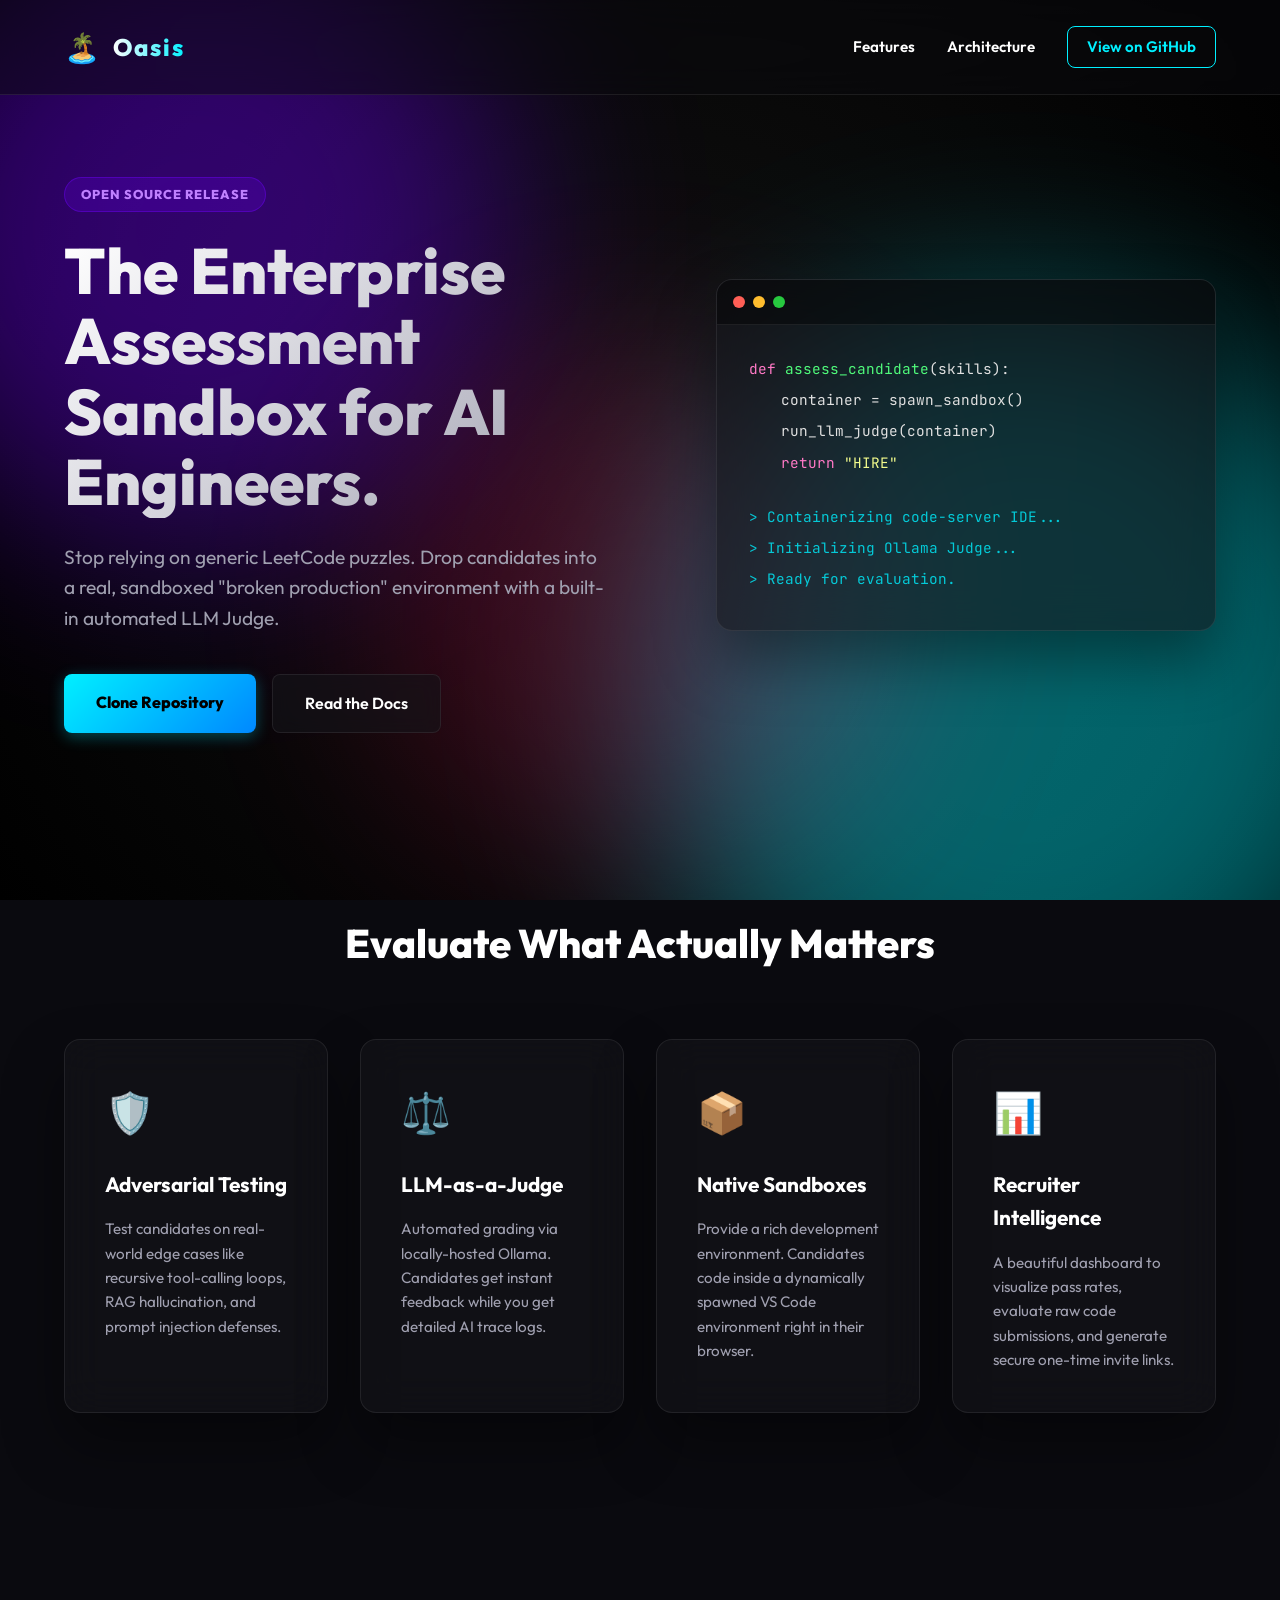
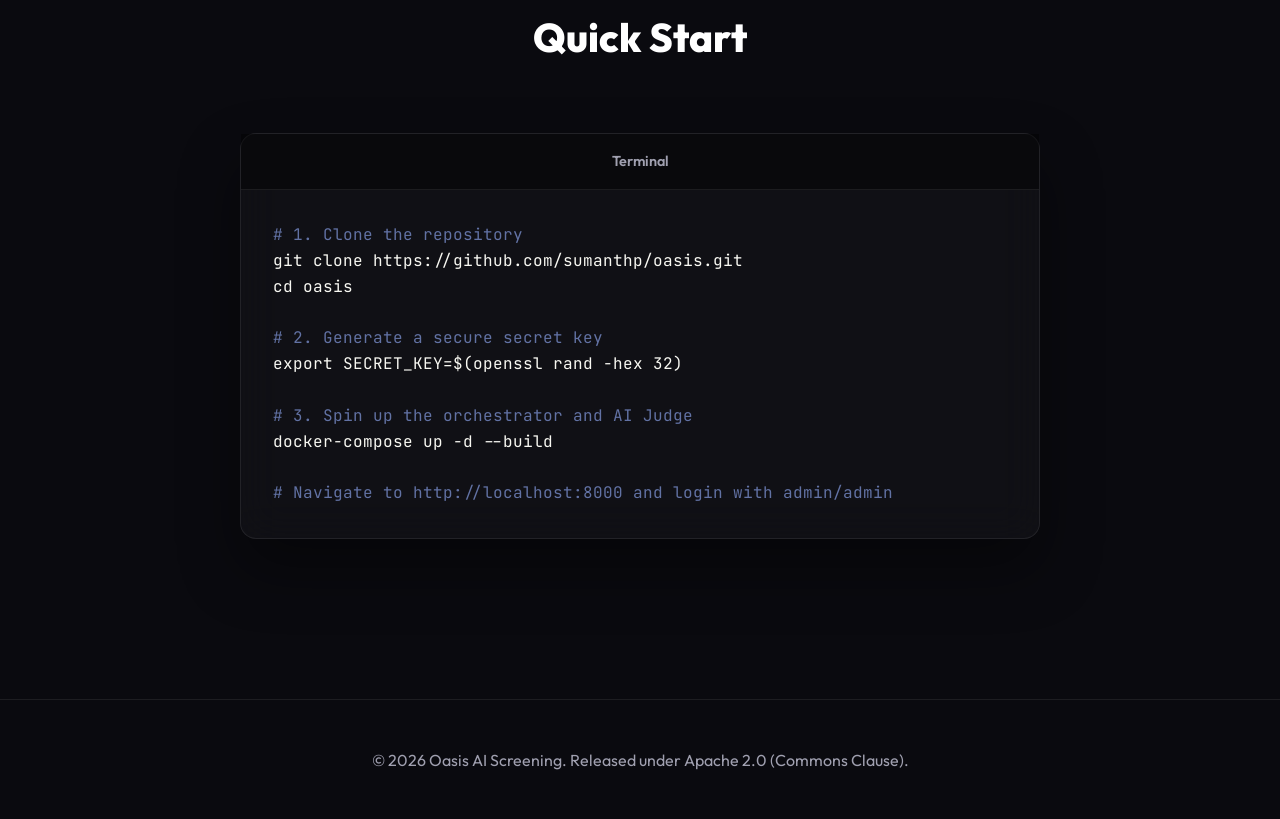
==== docs/index.html @ de83f9ac "Add GitHub Pages marketing site in docs/" ====
<!DOCTYPE html>
<html lang="en">
<head>
    <meta charset="UTF-8">
    <meta name="viewport" content="width=device-width, initial-scale=1.0">
    <title>Oasis - AI Engineering Sandbox</title>
    <link rel="stylesheet" href="style.css">
    <link href="https://fonts.googleapis.com/css2?family=Outfit:wght@300;400;600;800&family=JetBrains+Mono:wght@400;600&display=swap" rel="stylesheet">
</head>
<body>
    <div class="background-mesh">
        <div class="blob blob-1"></div>
        <div class="blob blob-2"></div>
        <div class="blob blob-3"></div>
    </div>

    <nav class="glass-nav">
        <div class="logo">
            <span class="logo-icon">🏝️</span>
            <span class="logo-text">Oasis</span>
        </div>
        <div class="nav-links">
            <a href="#features">Features</a>
            <a href="#architecture">Architecture</a>
            <a href="https://github.com/sumanthp/oasis" target="_blank" class="btn-outline">View on GitHub</a>
        </div>
    </nav>

    <header class="hero">
        <div class="hero-content">
            <div class="hero-badge">OPEN SOURCE RELEASE</div>
            <h1 class="premium-text">The Enterprise Assessment Sandbox for AI Engineers.</h1>
            <p class="hero-subtitle">Stop relying on generic LeetCode puzzles. Drop candidates into a real, sandboxed "broken production" environment with a built-in automated LLM Judge.</p>
            <div class="hero-actions">
                <a href="https://github.com/sumanthp/oasis" class="btn-primary">Clone Repository</a>
                <a href="#quickstart" class="btn-secondary">Read the Docs</a>
            </div>
        </div>
        <div class="hero-visual">
            <div class="glass-card mockup-card">
                <div class="mockup-header">
                    <span class="dot red"></span>
                    <span class="dot yellow"></span>
                    <span class="dot green"></span>
                </div>
                <div class="mockup-body">
                    <div class="code-line"><span class="keyword">def</span> <span class="function">assess_candidate</span>(skills):</div>
                    <div class="code-line indented">container = spawn_sandbox()</div>
                    <div class="code-line indented">run_llm_judge(container)</div>
                    <div class="code-line indented"><span class="keyword">return</span> <span class="string">"HIRE"</span></div>
                    <br>
                    <div class="code-line terminal-text">> Containerizing code-server IDE...</div>
                    <div class="code-line terminal-text">> Initializing Ollama Judge...</div>
                    <div class="code-line terminal-text">> Ready for evaluation.</div>
                </div>
            </div>
        </div>
    </header>

    <section id="features" class="section">
        <h2 class="section-title">Evaluate What Actually Matters</h2>
        <div class="feature-grid">
            <div class="glass-card feature-card">
                <div class="feature-icon">🛡️</div>
                <h3>Adversarial Testing</h3>
                <p>Test candidates on real-world edge cases like recursive tool-calling loops, RAG hallucination, and prompt injection defenses.</p>
            </div>
            <div class="glass-card feature-card">
                <div class="feature-icon">⚖️</div>
                <h3>LLM-as-a-Judge</h3>
                <p>Automated grading via locally-hosted Ollama. Candidates get instant feedback while you get detailed AI trace logs.</p>
            </div>
            <div class="glass-card feature-card">
                <div class="feature-icon">📦</div>
                <h3>Native Sandboxes</h3>
                <p>Provide a rich development environment. Candidates code inside a dynamically spawned VS Code environment right in their browser.</p>
            </div>
            <div class="glass-card feature-card">
                <div class="feature-icon">📊</div>
                <h3>Recruiter Intelligence</h3>
                <p>A beautiful dashboard to visualize pass rates, evaluate raw code submissions, and generate secure one-time invite links.</p>
            </div>
        </div>
    </section>

    <section id="quickstart" class="section">
        <h2 class="section-title">Quick Start</h2>
        <div class="glass-card code-showcase">
            <div class="mockup-header">Terminal</div>
            <pre><code><span class="comment"># 1. Clone the repository</span>
git clone https://github.com/sumanthp/oasis.git
cd oasis

<span class="comment"># 2. Generate a secure secret key</span>
export SECRET_KEY=$(openssl rand -hex 32)

<span class="comment"># 3. Spin up the orchestrator and AI Judge</span>
docker-compose up -d --build

<span class="comment"># Navigate to http://localhost:8000 and login with admin/admin</span></code></pre>
        </div>
    </section>

    <footer class="footer">
        <p>&copy; 2026 Oasis AI Screening. Released under Apache 2.0 (Commons Clause).</p>
    </footer>
</body>
</html>
---- docs/style.css ----
:root {
    --bg-dark: #0a0a0f;
    --accent-cyan: #00f0ff;
    --accent-purple: #7000ff;
    --accent-pink: #ff0055;
    --glass-bg: rgba(20, 20, 25, 0.6);
    --glass-border: rgba(255, 255, 255, 0.08);
    --text-main: #ffffff;
    --text-dim: #a0a0b0;
}

* {
    margin: 0;
    padding: 0;
    box-sizing: border-box;
}

body {
    font-family: 'Outfit', sans-serif;
    background-color: var(--bg-dark);
    color: var(--text-main);
    overflow-x: hidden;
    line-height: 1.6;
}

.background-mesh {
    position: fixed;
    top: 0;
    left: 0;
    width: 100vw;
    height: 100vh;
    z-index: -1;
    overflow: hidden;
    background: radial-gradient(circle at 50% 50%, #111 0%, #000 100%);
}

.blob {
    position: absolute;
    filter: blur(100px);
    border-radius: 50%;
    opacity: 0.4;
    animation: float 20s infinite ease-in-out alternate;
}

.blob-1 {
    top: -10%;
    left: -10%;
    width: 50vw;
    height: 50vw;
    background: var(--accent-purple);
    animation-delay: 0s;
}

.blob-2 {
    bottom: -20%;
    right: -10%;
    width: 60vw;
    height: 60vw;
    background: var(--accent-cyan);
    animation-delay: -5s;
}

.blob-3 {
    top: 40%;
    left: 30%;
    width: 40vw;
    height: 40vw;
    background: var(--accent-pink);
    opacity: 0.2;
    animation-delay: -10s;
}

@keyframes float {
    0% { transform: translate(0, 0) scale(1); }
    100% { transform: translate(5%, 5%) scale(1.1); }
}

.glass-nav {
    display: flex;
    justify-content: space-between;
    align-items: center;
    padding: 1.5rem 5%;
    background: rgba(10, 10, 15, 0.5);
    backdrop-filter: blur(20px);
    border-bottom: 1px solid var(--glass-border);
    position: sticky;
    top: 0;
    z-index: 100;
}

.logo {
    display: flex;
    align-items: center;
    gap: 0.8rem;
}

.logo-icon {
    font-size: 1.8rem;
}

.logo-text {
    font-size: 1.5rem;
    font-weight: 800;
    letter-spacing: 2px;
    background: linear-gradient(90deg, #fff, var(--accent-cyan));
    -webkit-background-clip: text;
    -webkit-text-fill-color: transparent;
}

.nav-links {
    display: flex;
    gap: 2rem;
    align-items: center;
}

.nav-links a {
    color: var(--text-main);
    text-decoration: none;
    font-weight: 600;
    font-size: 0.95rem;
    transition: color 0.3s;
}

.nav-links a:hover {
    color: var(--accent-cyan);
}

.btn-outline {
    border: 1px solid var(--accent-cyan);
    padding: 0.5rem 1.2rem;
    border-radius: 8px;
    color: var(--accent-cyan) !important;
}

.btn-outline:hover {
    background: rgba(0, 240, 255, 0.1);
}

.btn-primary {
    background: linear-gradient(135deg, var(--accent-cyan), #0088ff);
    color: #000;
    border: none;
    padding: 1rem 2rem;
    border-radius: 8px;
    font-weight: 800;
    font-size: 1rem;
    cursor: pointer;
    box-shadow: 0 4px 15px rgba(0, 240, 255, 0.3);
    text-decoration: none;
    display: inline-block;
    transition: transform 0.2s, box-shadow 0.2s;
}

.btn-primary:hover {
    transform: translateY(-2px);
    box-shadow: 0 6px 20px rgba(0, 240, 255, 0.5);
}

.btn-secondary {
    background: var(--glass-bg);
    border: 1px solid var(--glass-border);
    color: white;
    padding: 1rem 2rem;
    border-radius: 8px;
    font-weight: 600;
    font-size: 1rem;
    cursor: pointer;
    text-decoration: none;
    display: inline-block;
    backdrop-filter: blur(10px);
    transition: background 0.3s;
}

.btn-secondary:hover {
    background: rgba(255, 255, 255, 0.1);
}

.hero {
    display: flex;
    align-items: center;
    justify-content: space-between;
    min-height: 80vh;
    padding: 0 5%;
    gap: 4rem;
}

.hero-content {
    flex: 1;
    max-width: 600px;
}

.hero-badge {
    display: inline-block;
    background: rgba(112, 0, 255, 0.2);
    color: #c080ff;
    border: 1px solid rgba(112, 0, 255, 0.4);
    padding: 0.4rem 1rem;
    border-radius: 20px;
    font-size: 0.8rem;
    font-weight: 800;
    letter-spacing: 1px;
    margin-bottom: 1.5rem;
}

.premium-text {
    font-size: 4rem;
    line-height: 1.1;
    margin-bottom: 1.5rem;
    font-weight: 800;
    background: linear-gradient(135deg, #fff 0%, #a0a0b0 100%);
    -webkit-background-clip: text;
    -webkit-text-fill-color: transparent;
}

.hero-subtitle {
    font-size: 1.2rem;
    color: var(--text-dim);
    margin-bottom: 2.5rem;
}

.hero-actions {
    display: flex;
    gap: 1rem;
}

.hero-visual {
    flex: 1;
    display: flex;
    justify-content: flex-end;
}

.glass-card {
    background: var(--glass-bg);
    border: 1px solid var(--glass-border);
    border-radius: 16px;
    backdrop-filter: blur(20px);
    box-shadow: 0 30px 60px rgba(0,0,0,0.4);
}

.mockup-card {
    width: 100%;
    max-width: 500px;
    overflow: hidden;
}

.mockup-header {
    background: rgba(0,0,0,0.4);
    padding: 1rem;
    display: flex;
    gap: 8px;
    border-bottom: 1px solid var(--glass-border);
}

.dot {
    width: 12px;
    height: 12px;
    border-radius: 50%;
}
.red { background: #ff5f56; }
.yellow { background: #ffbd2e; }
.green { background: #27c93f; }

.mockup-body {
    padding: 2rem;
    font-family: 'JetBrains Mono', monospace;
    font-size: 0.9rem;
    color: #e0e0e0;
}

.code-line { margin-bottom: 0.5rem; }
.indented { margin-left: 2rem; }
.keyword { color: #ff79c6; }
.function { color: #50fa7b; }
.string { color: #f1fa8c; }
.terminal-text { color: var(--accent-cyan); opacity: 0.8; }

.section {
    padding: 6rem 5%;
}

.section-title {
    text-align: center;
    font-size: 2.5rem;
    margin-bottom: 4rem;
    font-weight: 800;
}

.feature-grid {
    display: grid;
    grid-template-columns: repeat(auto-fit, minmax(250px, 1fr));
    gap: 2rem;
}

.feature-card {
    padding: 2.5rem;
    transition: transform 0.3s, border-color 0.3s;
}

.feature-card:hover {
    transform: translateY(-10px);
    border-color: var(--accent-cyan);
}

.feature-icon {
    font-size: 2.5rem;
    margin-bottom: 1.5rem;
}

.feature-card h3 {
    margin-bottom: 1rem;
    font-size: 1.3rem;
}

.feature-card p {
    color: var(--text-dim);
    font-size: 0.95rem;
}

.code-showcase {
    max-width: 800px;
    margin: 0 auto;
}

.code-showcase .mockup-header {
    font-family: 'Outfit', sans-serif;
    color: var(--text-dim);
    font-size: 0.9rem;
    font-weight: 600;
    justify-content: center;
}

.code-showcase pre {
    padding: 2rem;
    overflow-x: auto;
}

.code-showcase code {
    font-family: 'JetBrains Mono', monospace;
    font-size: 1rem;
    color: #f8f8f2;
}

.comment {
    color: #6272a4;
}

.footer {
    text-align: center;
    padding: 3rem;
    color: var(--text-dim);
    border-top: 1px solid var(--glass-border);
    margin-top: 4rem;
}

@media (max-width: 900px) {
    .hero {
        flex-direction: column;
        text-align: center;
        padding-top: 4rem;
    }
    .hero-visual {
        justify-content: center;
        width: 100%;
    }
    .premium-text {
        font-size: 3rem;
    }
    .hero-actions {
        justify-content: center;
    }
}
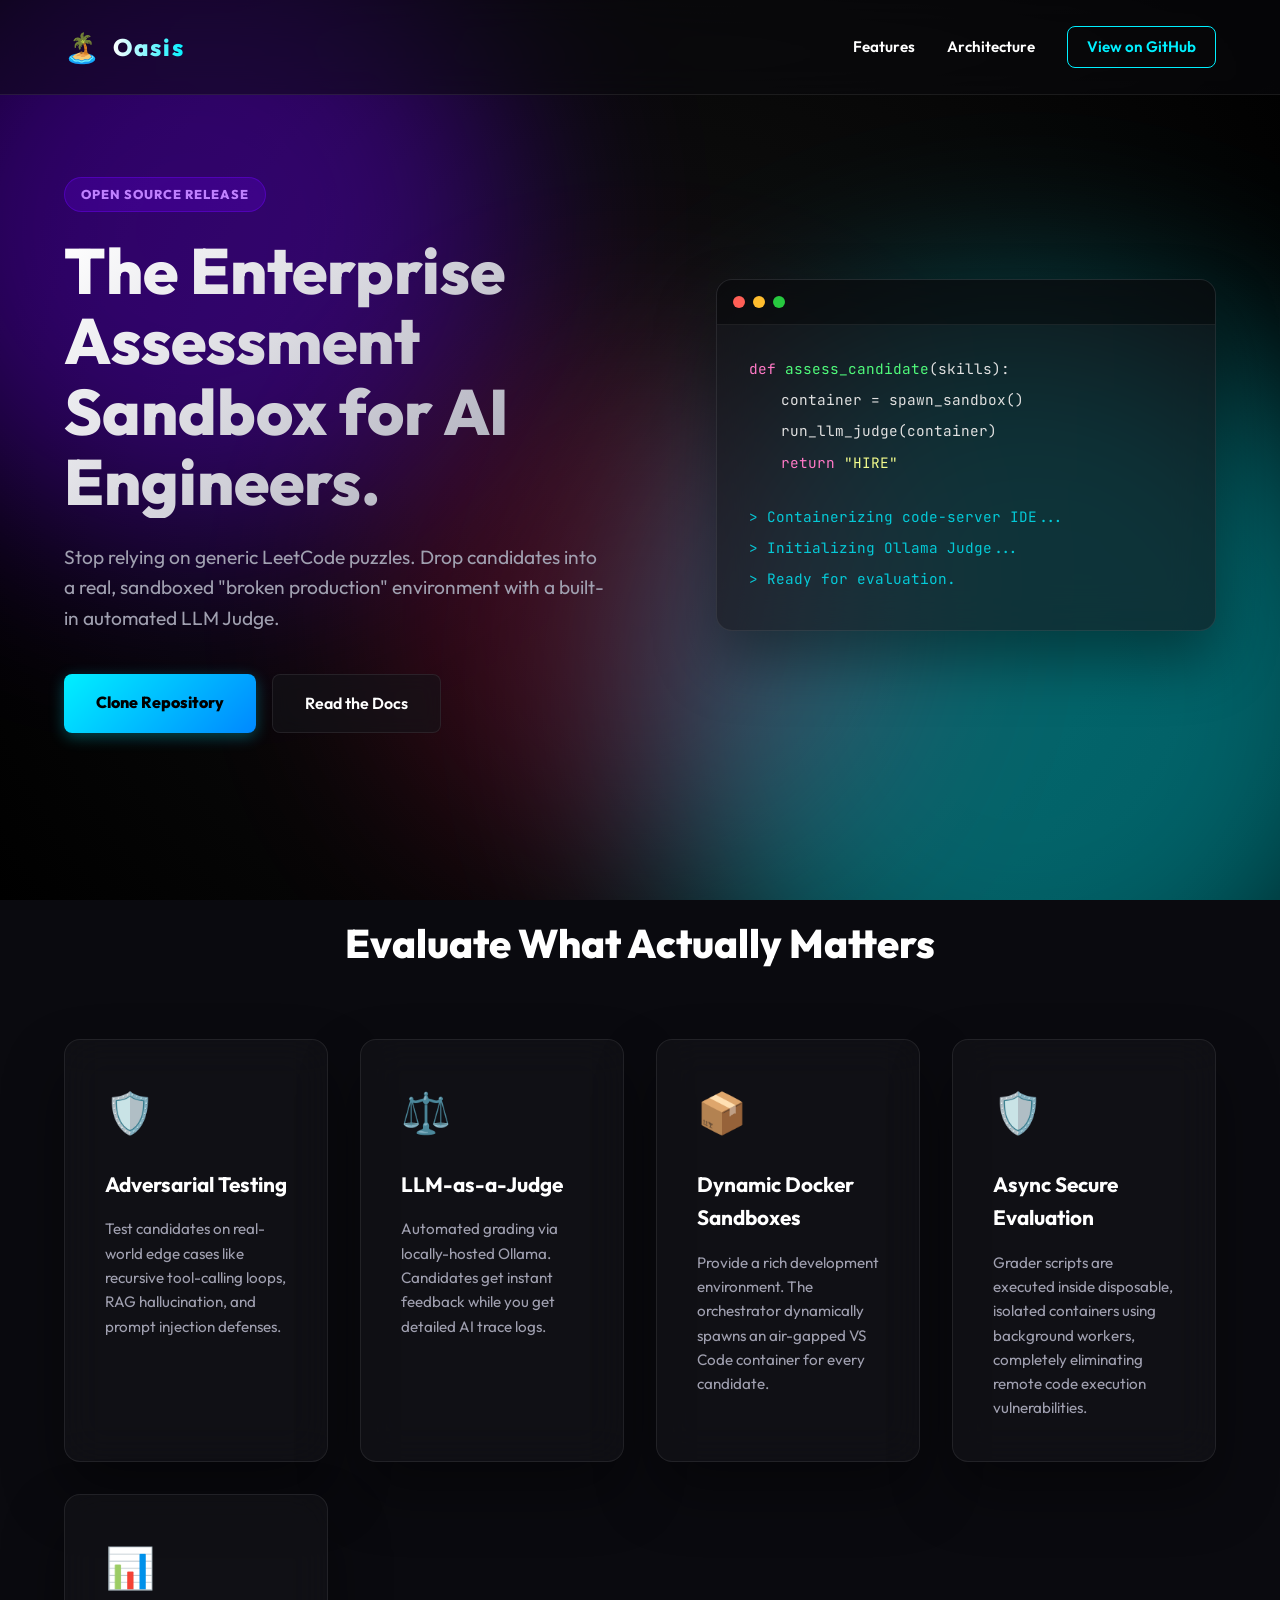
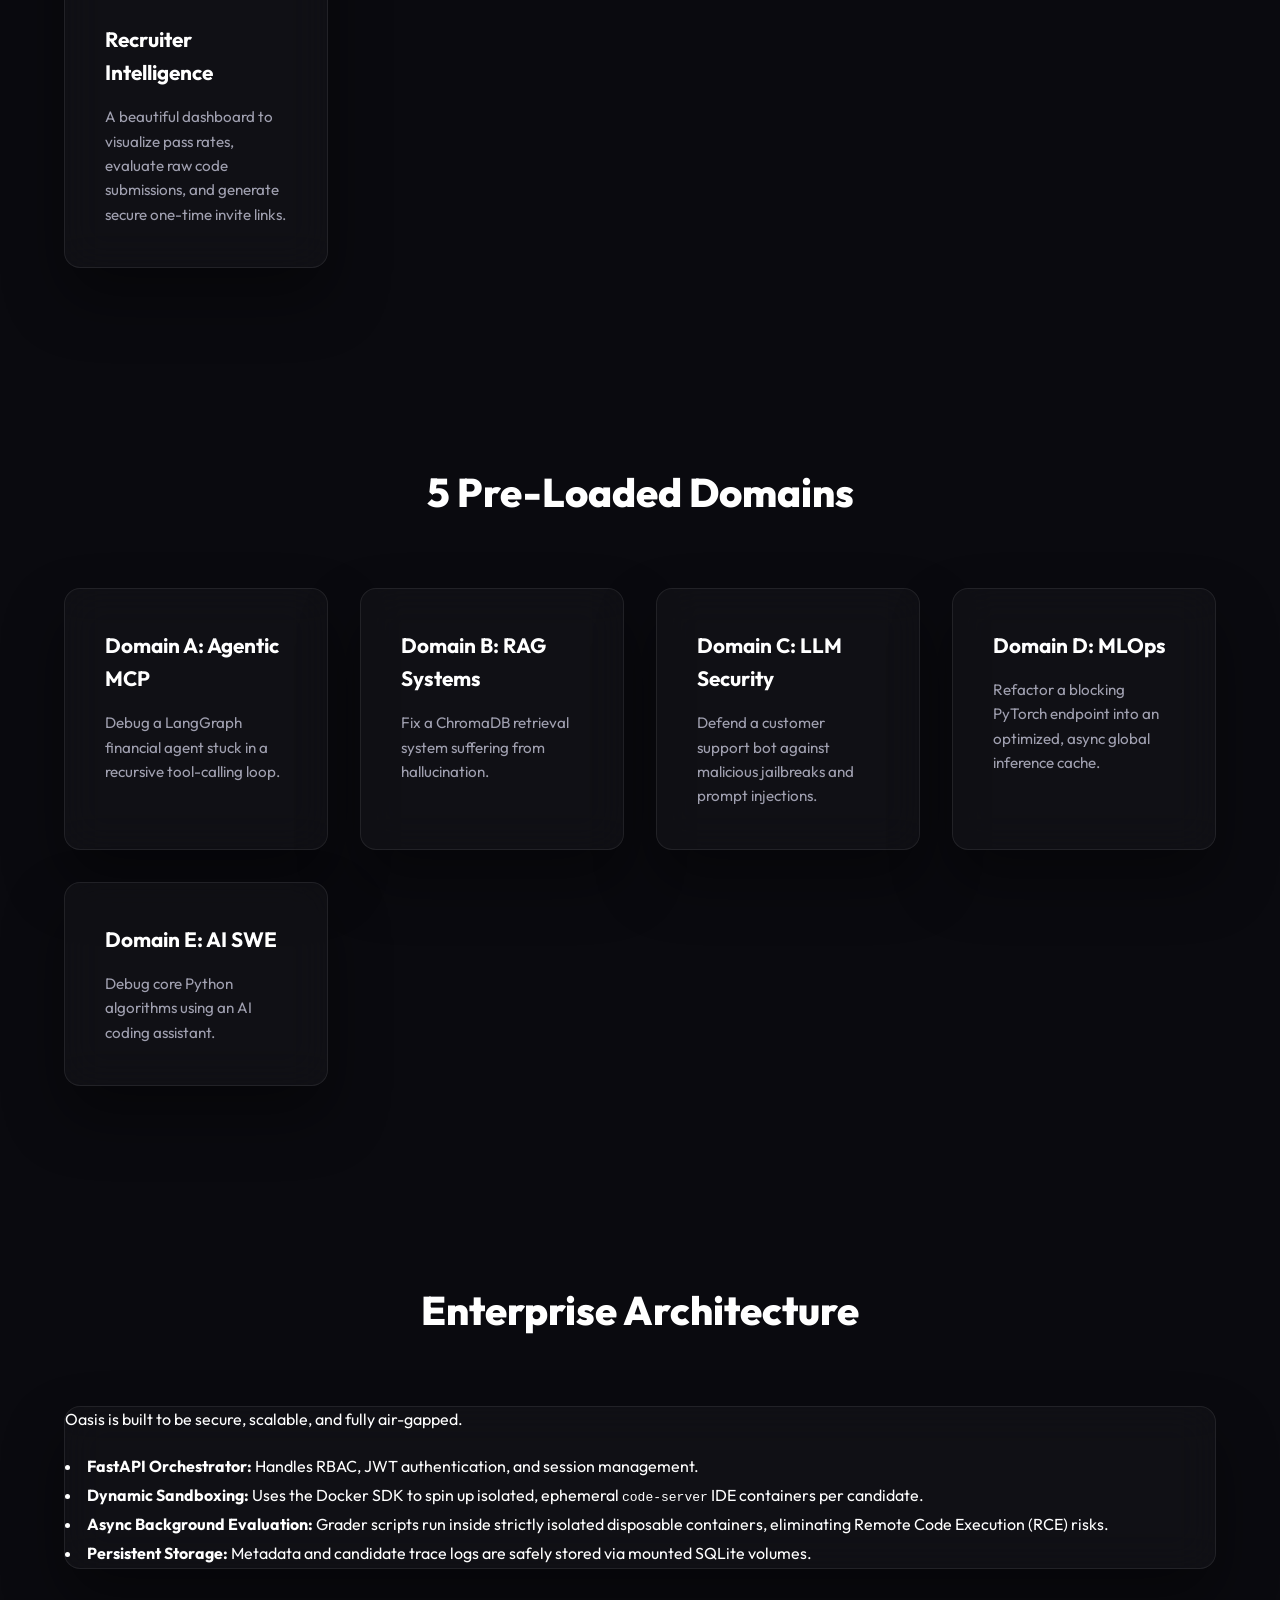
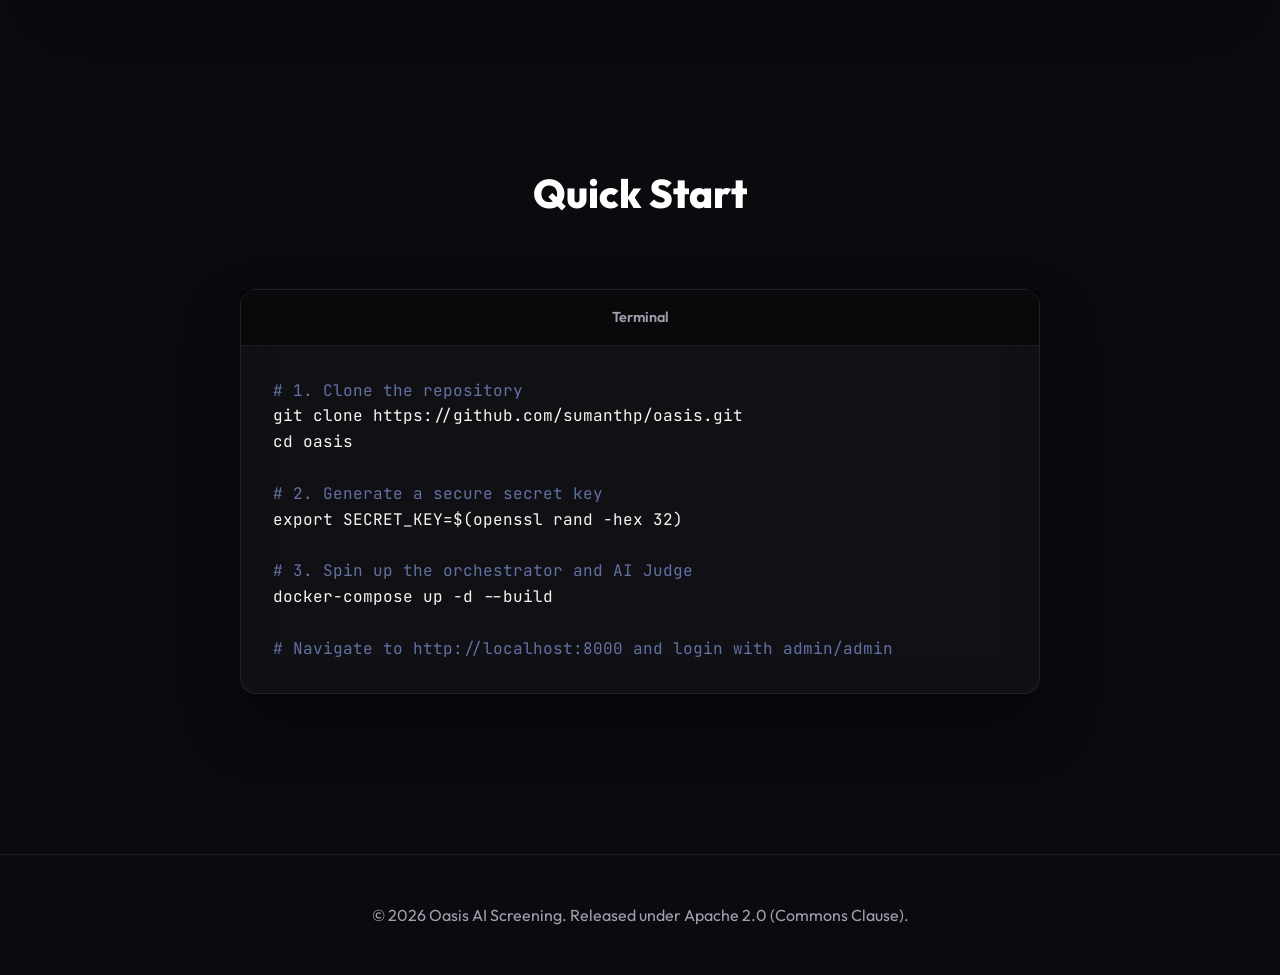
==== commit b2c3a586: "docs: Update Readme and Marketing Page with enterprise architecture and domains" ====
--- a/docs/index.html
+++ b/docs/index.html
@@ -72,14 +72,58 @@
             </div>
             <div class="glass-card feature-card">
                 <div class="feature-icon">📦</div>
-                <h3>Native Sandboxes</h3>
-                <p>Provide a rich development environment. Candidates code inside a dynamically spawned VS Code environment right in their browser.</p>
+                <h3>Dynamic Docker Sandboxes</h3>
+                <p>Provide a rich development environment. The orchestrator dynamically spawns an air-gapped VS Code container for every candidate.</p>
+            </div>
+            <div class="glass-card feature-card">
+                <div class="feature-icon">🛡️</div>
+                <h3>Async Secure Evaluation</h3>
+                <p>Grader scripts are executed inside disposable, isolated containers using background workers, completely eliminating remote code execution vulnerabilities.</p>
             </div>
             <div class="glass-card feature-card">
                 <div class="feature-icon">📊</div>
                 <h3>Recruiter Intelligence</h3>
                 <p>A beautiful dashboard to visualize pass rates, evaluate raw code submissions, and generate secure one-time invite links.</p>
             </div>
+        </div>
+    </section>
+
+    <section id="domains" class="section">
+        <h2 class="section-title">5 Pre-Loaded Domains</h2>
+        <div class="feature-grid">
+            <div class="glass-card feature-card">
+                <h3>Domain A: Agentic MCP</h3>
+                <p>Debug a LangGraph financial agent stuck in a recursive tool-calling loop.</p>
+            </div>
+            <div class="glass-card feature-card">
+                <h3>Domain B: RAG Systems</h3>
+                <p>Fix a ChromaDB retrieval system suffering from hallucination.</p>
+            </div>
+            <div class="glass-card feature-card">
+                <h3>Domain C: LLM Security</h3>
+                <p>Defend a customer support bot against malicious jailbreaks and prompt injections.</p>
+            </div>
+            <div class="glass-card feature-card">
+                <h3>Domain D: MLOps</h3>
+                <p>Refactor a blocking PyTorch endpoint into an optimized, async global inference cache.</p>
+            </div>
+            <div class="glass-card feature-card">
+                <h3>Domain E: AI SWE</h3>
+                <p>Debug core Python algorithms using an AI coding assistant.</p>
+            </div>
+        </div>
+    </section>
+
+    <section id="architecture" class="section">
+        <h2 class="section-title">Enterprise Architecture</h2>
+        <div class="glass-card">
+            <p style="margin-bottom: 20px;">Oasis is built to be secure, scalable, and fully air-gapped.</p>
+            <ul style="list-style-position: inside; line-height: 1.8;">
+                <li><strong>FastAPI Orchestrator:</strong> Handles RBAC, JWT authentication, and session management.</li>
+                <li><strong>Dynamic Sandboxing:</strong> Uses the Docker SDK to spin up isolated, ephemeral <code>code-server</code> IDE containers per candidate.</li>
+                <li><strong>Async Background Evaluation:</strong> Grader scripts run inside strictly isolated disposable containers, eliminating Remote Code Execution (RCE) risks.</li>
+                <li><strong>Persistent Storage:</strong> Metadata and candidate trace logs are safely stored via mounted SQLite volumes.</li>
+            </ul>
         </div>
     </section>
 
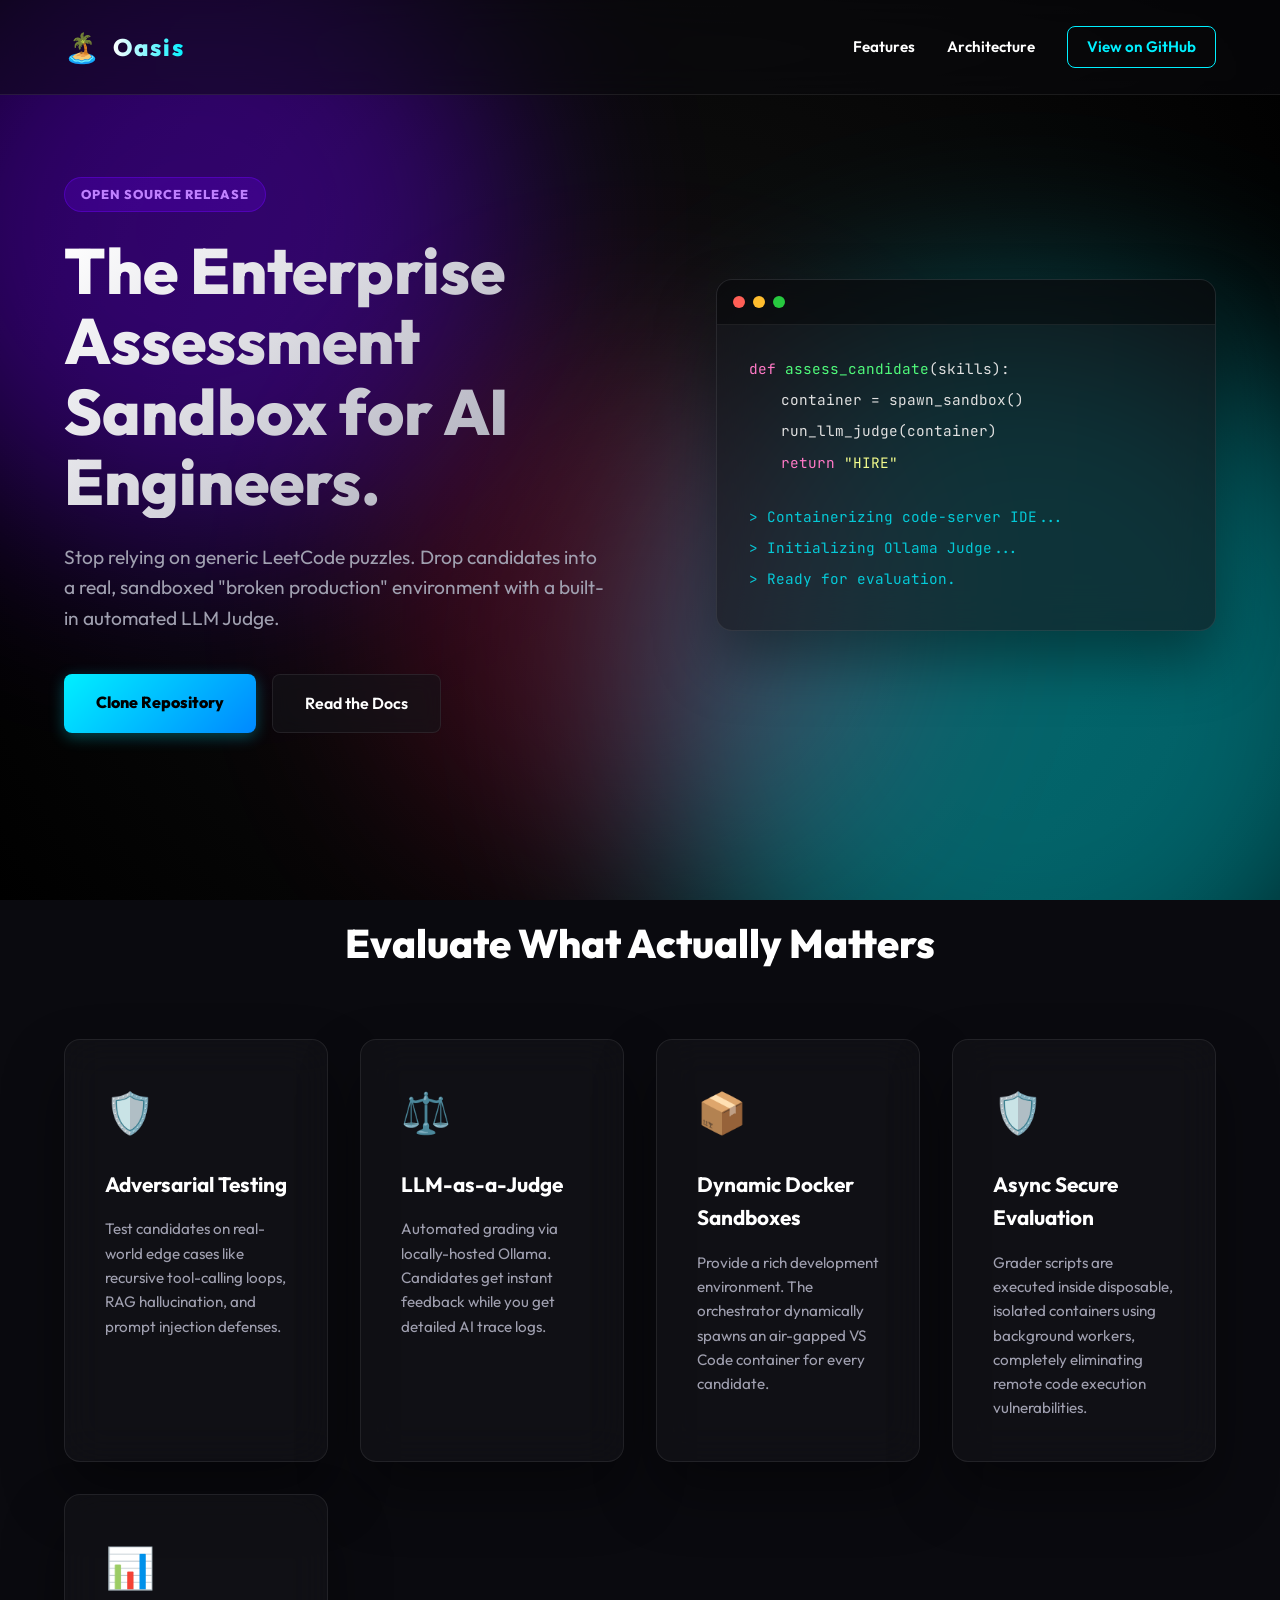
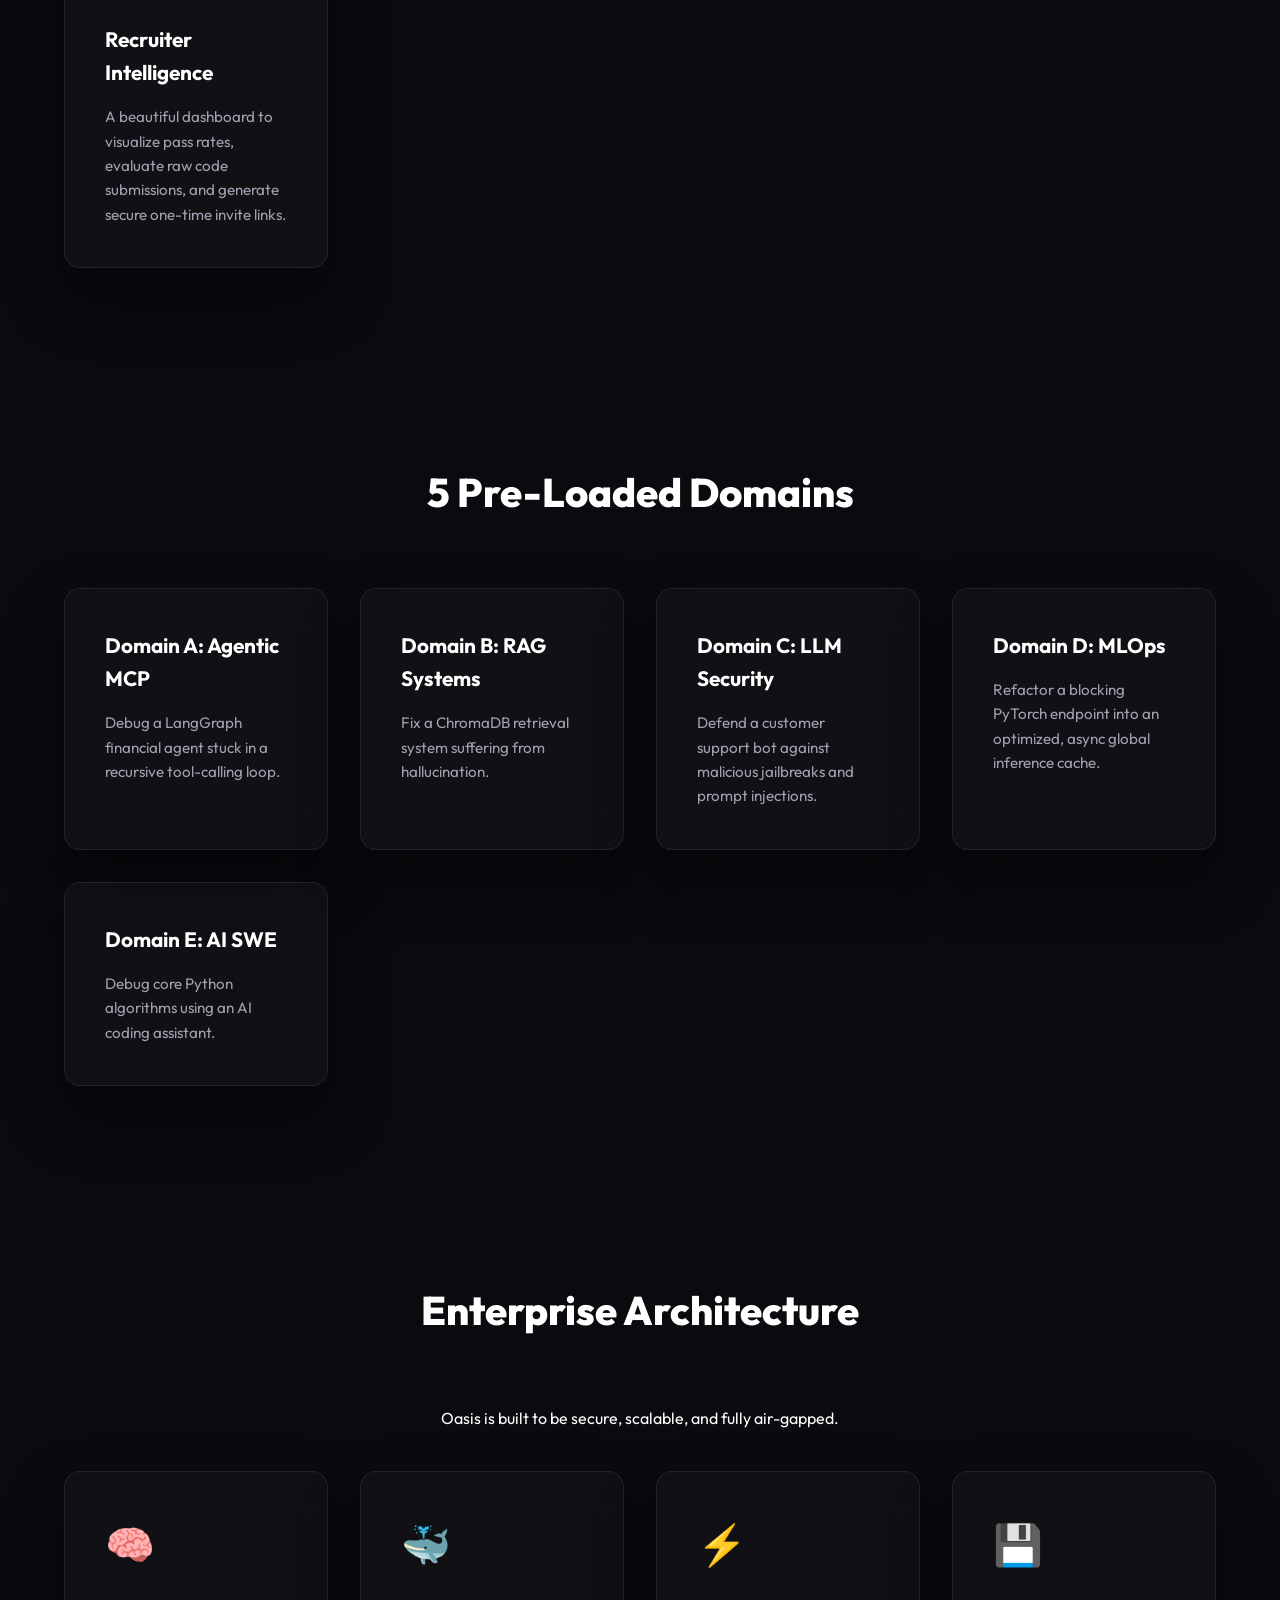
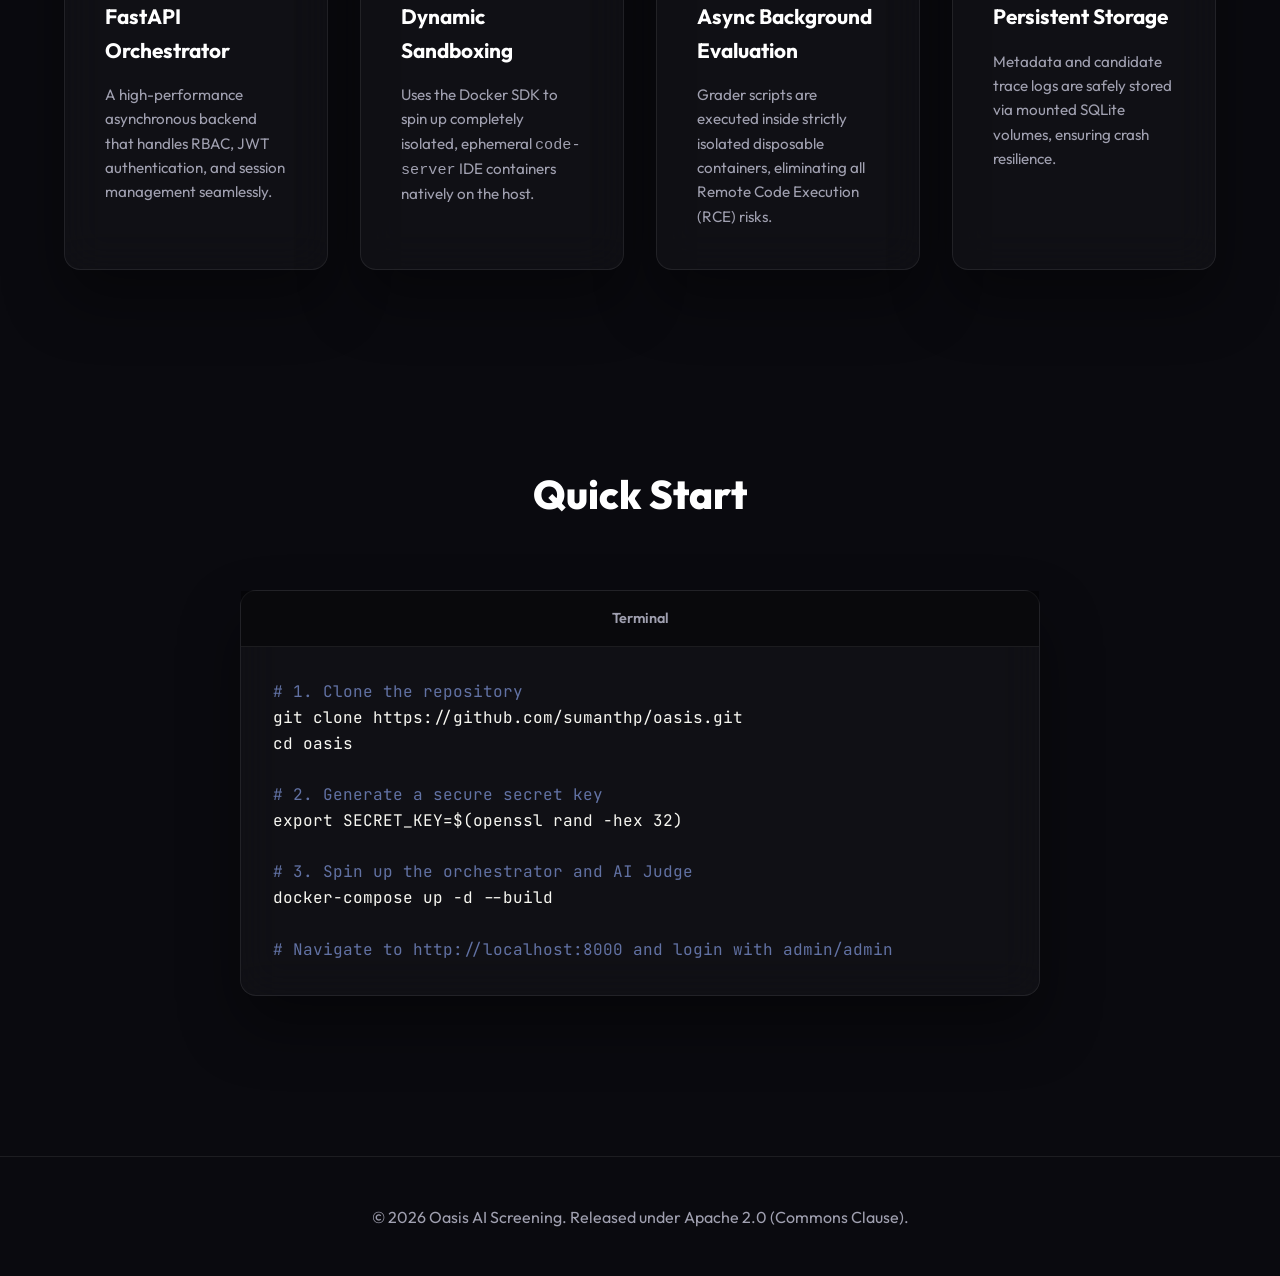
==== commit ffb73276: "style: Improve Architecture section layout with feature-grid cards" ====
--- a/docs/index.html
+++ b/docs/index.html
@@ -116,14 +116,28 @@
 
     <section id="architecture" class="section">
         <h2 class="section-title">Enterprise Architecture</h2>
-        <div class="glass-card">
-            <p style="margin-bottom: 20px;">Oasis is built to be secure, scalable, and fully air-gapped.</p>
-            <ul style="list-style-position: inside; line-height: 1.8;">
-                <li><strong>FastAPI Orchestrator:</strong> Handles RBAC, JWT authentication, and session management.</li>
-                <li><strong>Dynamic Sandboxing:</strong> Uses the Docker SDK to spin up isolated, ephemeral <code>code-server</code> IDE containers per candidate.</li>
-                <li><strong>Async Background Evaluation:</strong> Grader scripts run inside strictly isolated disposable containers, eliminating Remote Code Execution (RCE) risks.</li>
-                <li><strong>Persistent Storage:</strong> Metadata and candidate trace logs are safely stored via mounted SQLite volumes.</li>
-            </ul>
+        <p style="text-align: center; color: var(--text-secondary); max-width: 600px; margin: 0 auto 40px;">Oasis is built to be secure, scalable, and fully air-gapped.</p>
+        <div class="feature-grid">
+            <div class="glass-card feature-card">
+                <div class="feature-icon">🧠</div>
+                <h3>FastAPI Orchestrator</h3>
+                <p>A high-performance asynchronous backend that handles RBAC, JWT authentication, and session management seamlessly.</p>
+            </div>
+            <div class="glass-card feature-card">
+                <div class="feature-icon">🐳</div>
+                <h3>Dynamic Sandboxing</h3>
+                <p>Uses the Docker SDK to spin up completely isolated, ephemeral <code>code-server</code> IDE containers natively on the host.</p>
+            </div>
+            <div class="glass-card feature-card">
+                <div class="feature-icon">⚡</div>
+                <h3>Async Background Evaluation</h3>
+                <p>Grader scripts are executed inside strictly isolated disposable containers, eliminating all Remote Code Execution (RCE) risks.</p>
+            </div>
+            <div class="glass-card feature-card">
+                <div class="feature-icon">💾</div>
+                <h3>Persistent Storage</h3>
+                <p>Metadata and candidate trace logs are safely stored via mounted SQLite volumes, ensuring crash resilience.</p>
+            </div>
         </div>
     </section>
 
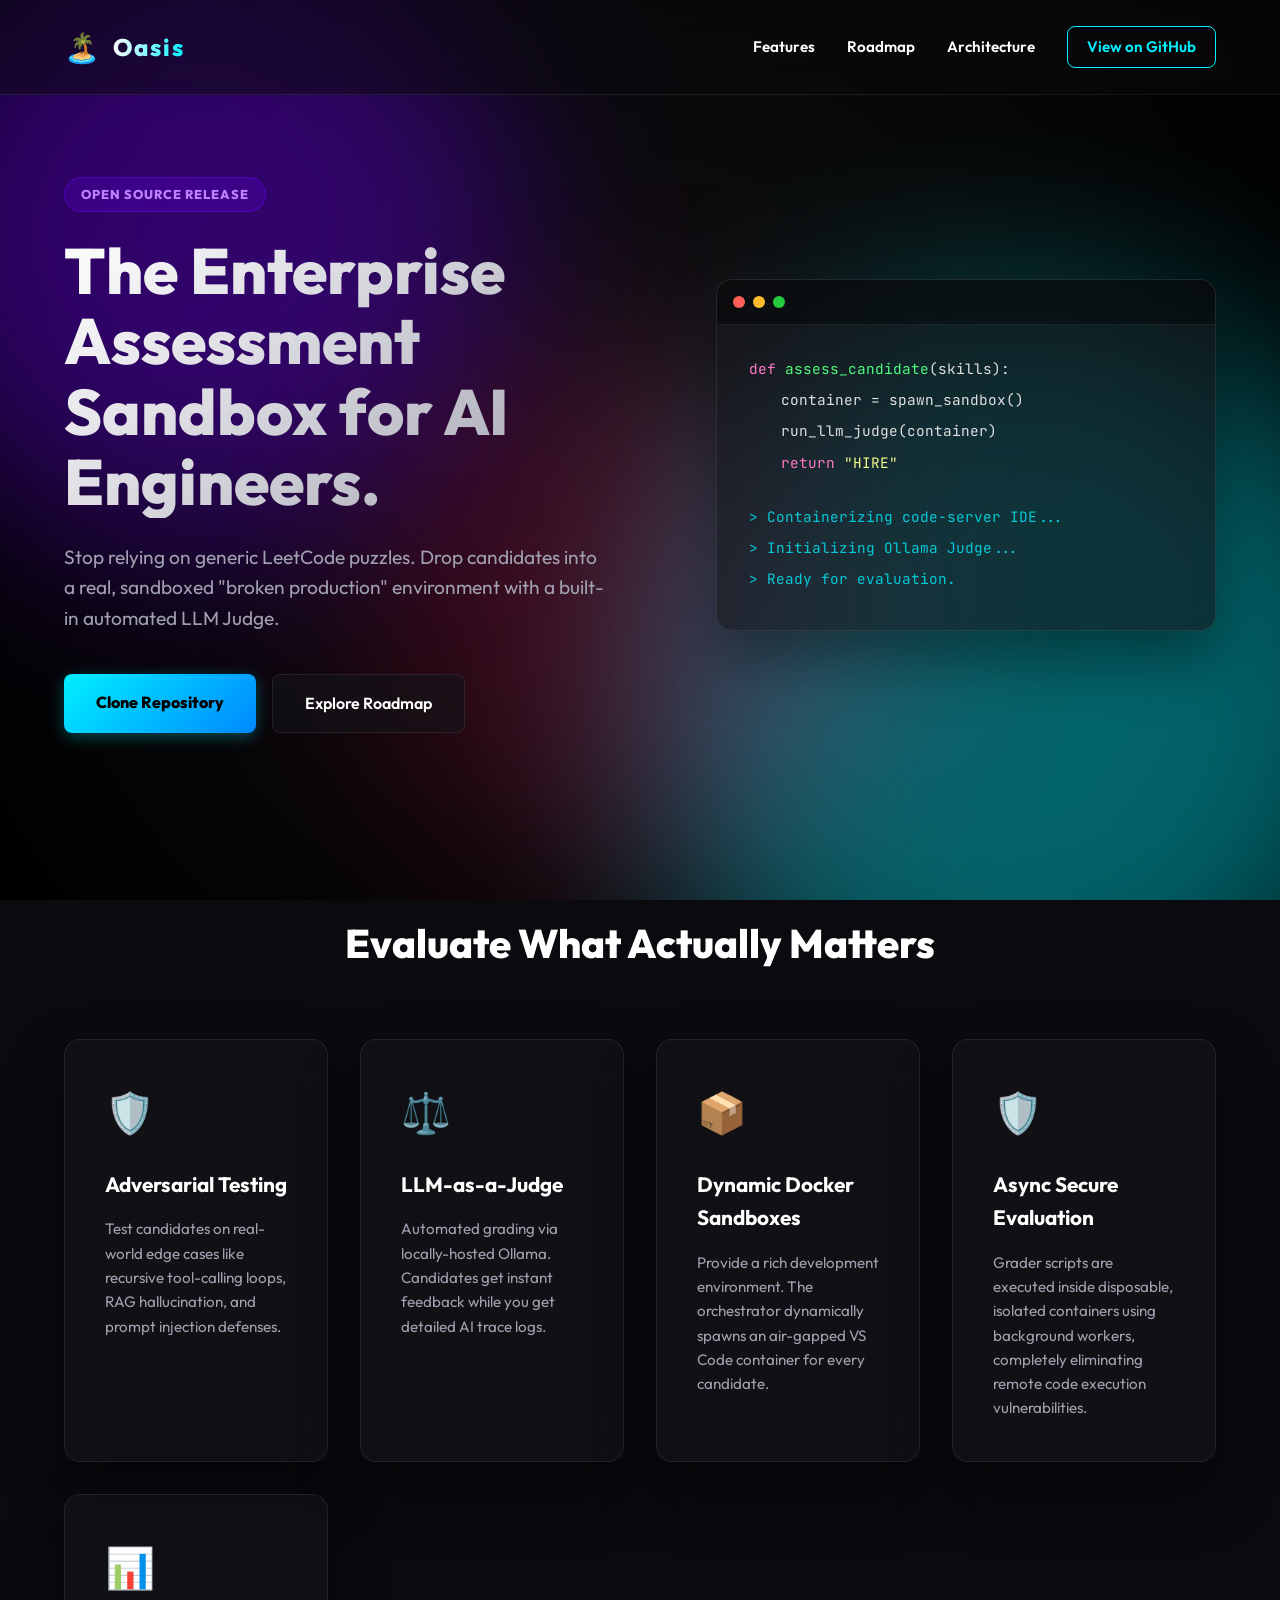
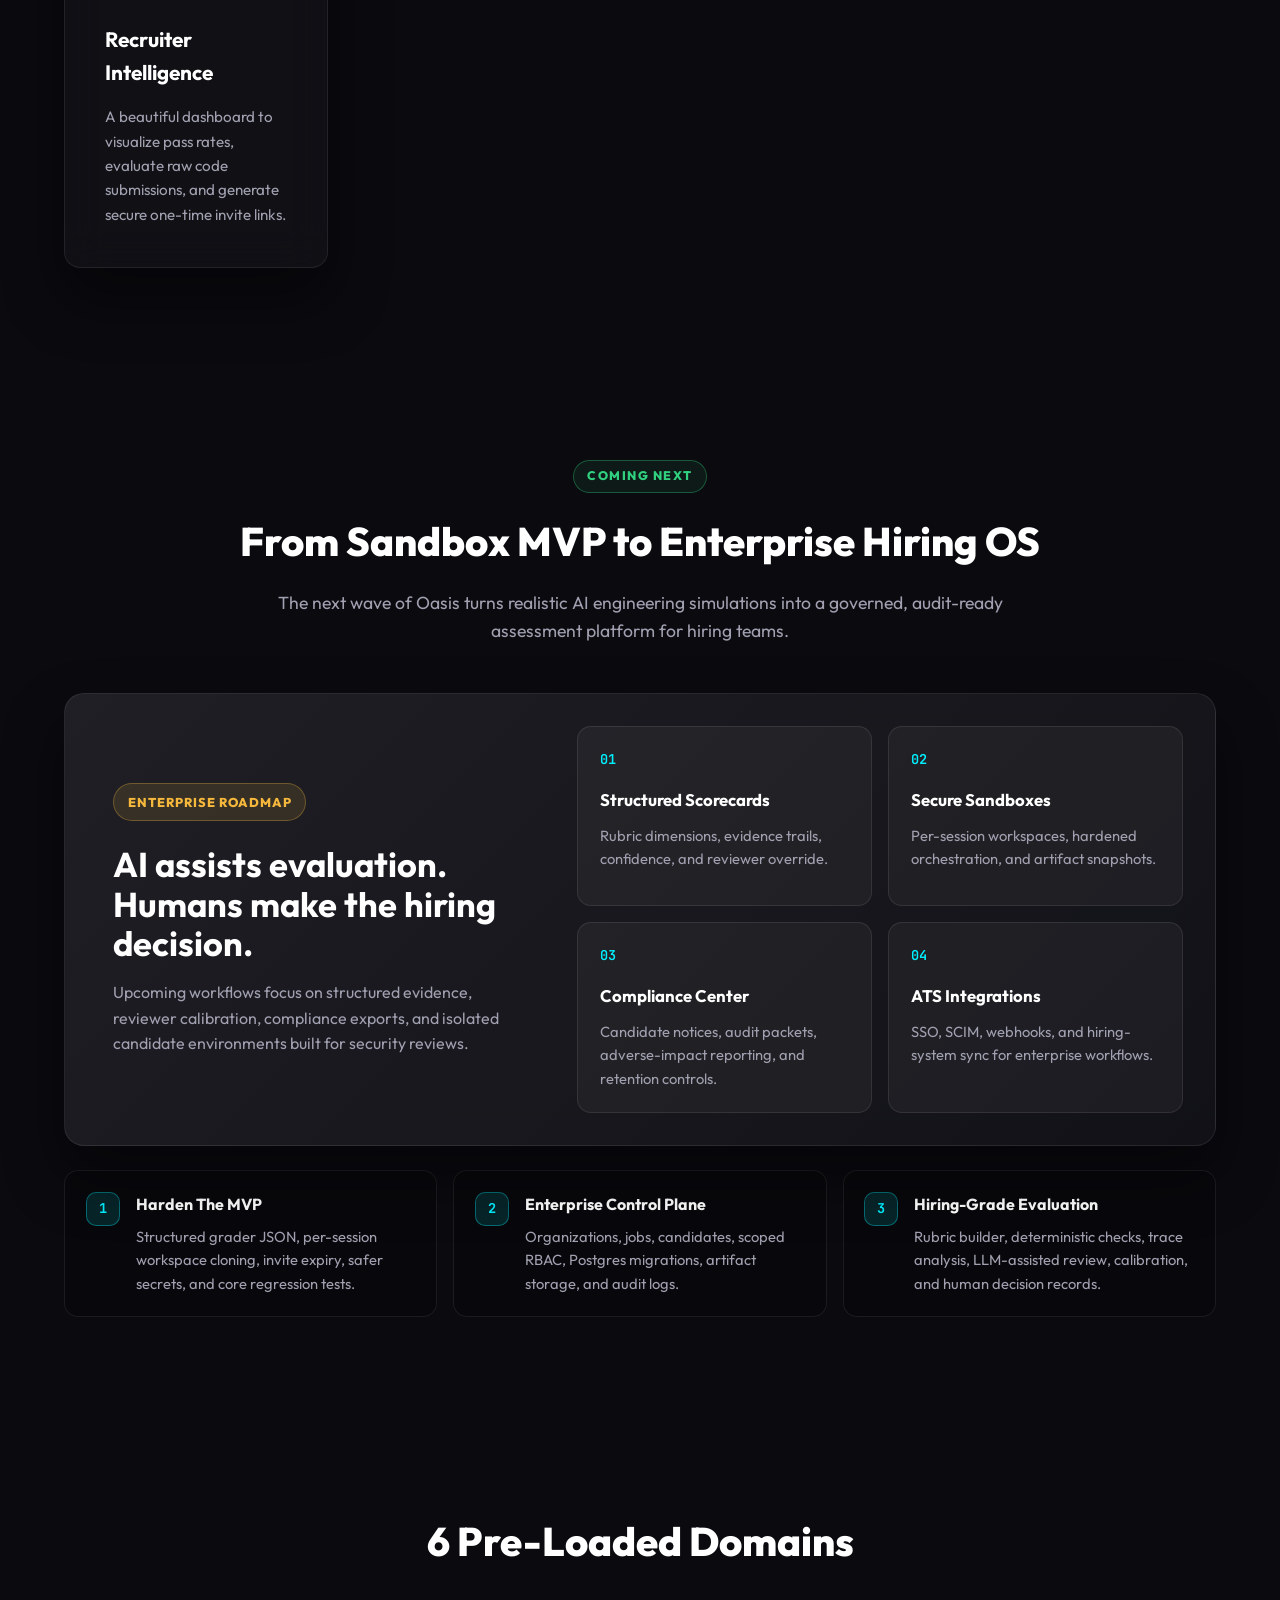
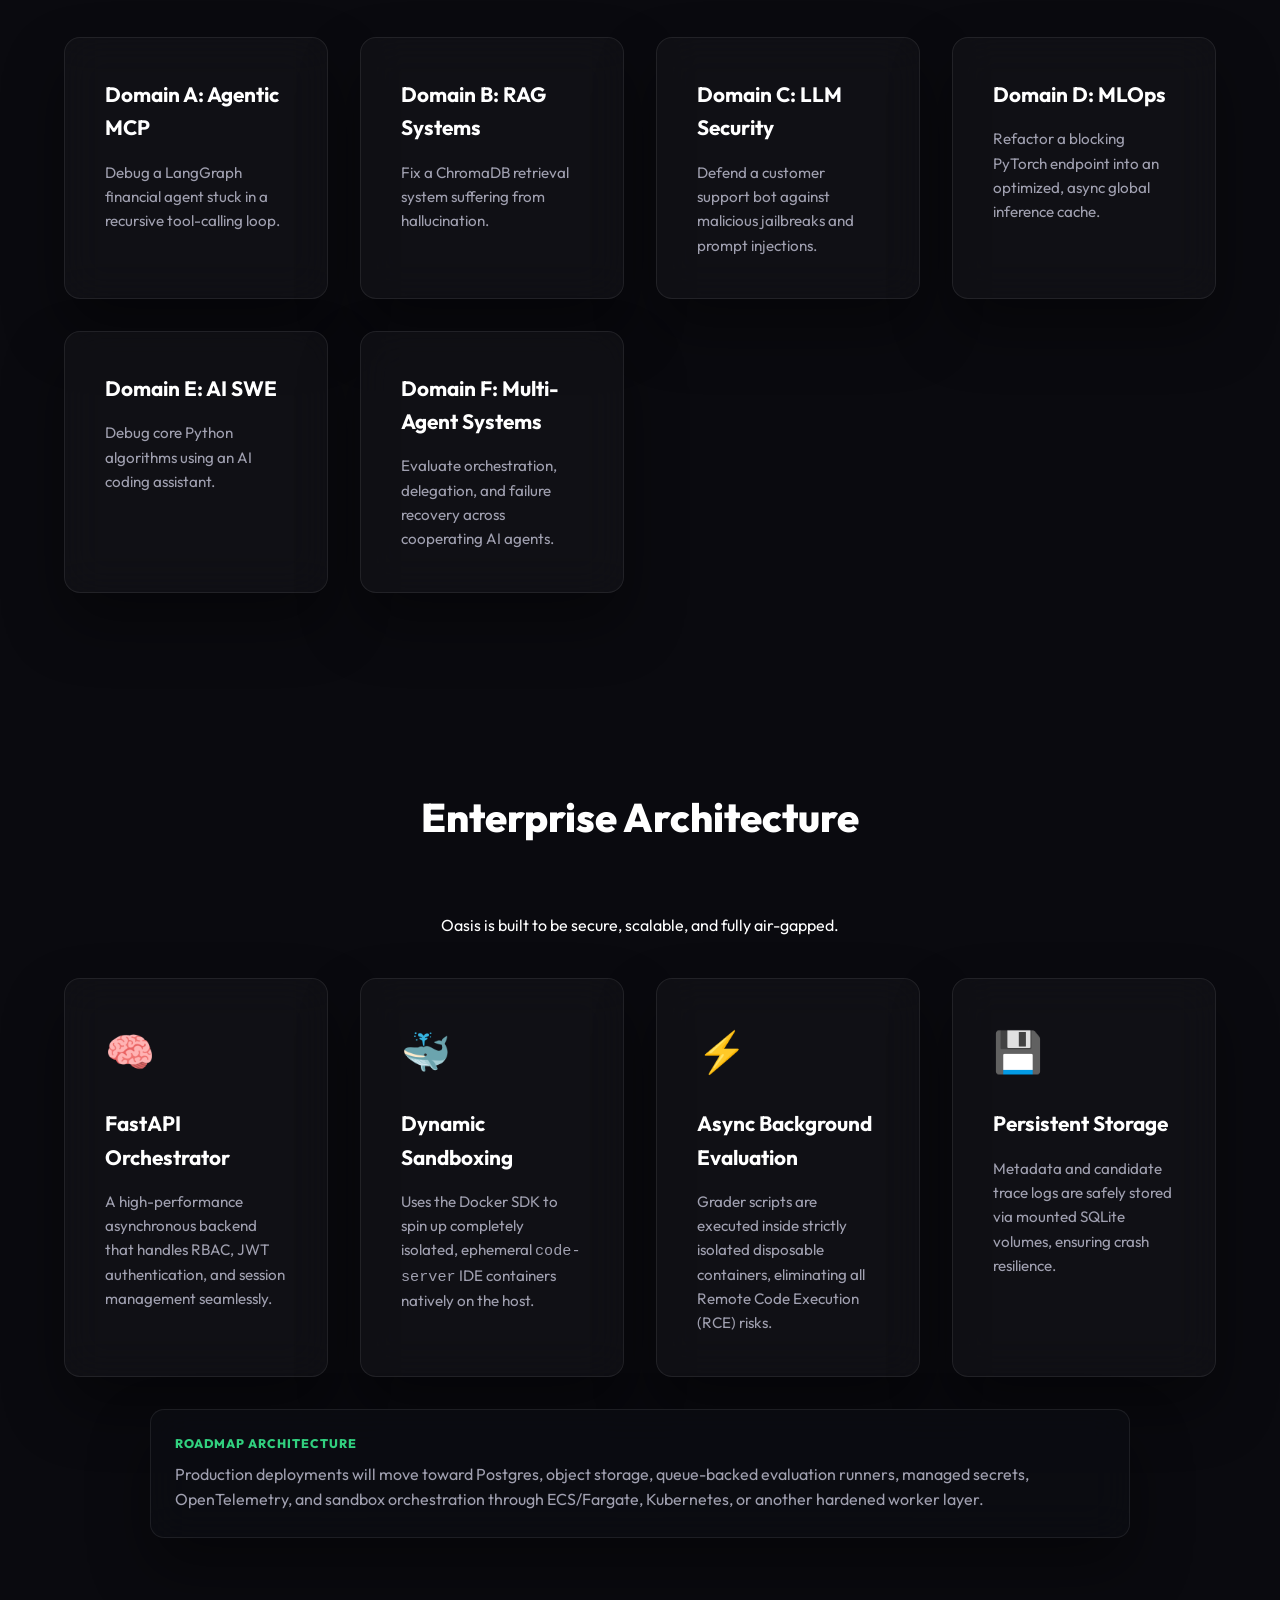
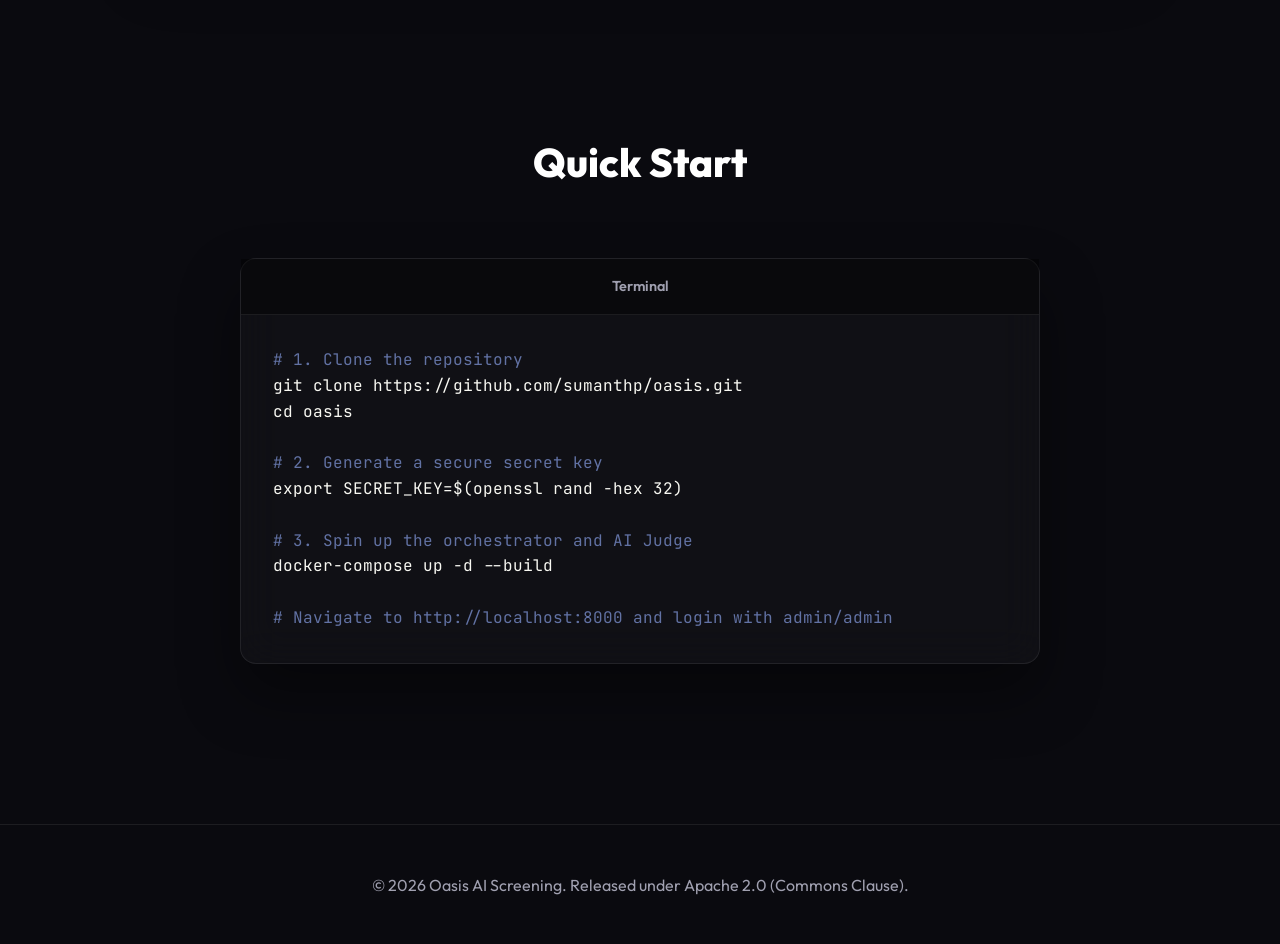
==== commit bb5ddb61: "Document enterprise hiring platform roadmap" ====
--- a/docs/index.html
+++ b/docs/index.html
@@ -21,6 +21,7 @@
         </div>
         <div class="nav-links">
             <a href="#features">Features</a>
+            <a href="#upcoming">Roadmap</a>
             <a href="#architecture">Architecture</a>
             <a href="https://github.com/sumanthp/oasis" target="_blank" class="btn-outline">View on GitHub</a>
         </div>
@@ -33,7 +34,7 @@
             <p class="hero-subtitle">Stop relying on generic LeetCode puzzles. Drop candidates into a real, sandboxed "broken production" environment with a built-in automated LLM Judge.</p>
             <div class="hero-actions">
                 <a href="https://github.com/sumanthp/oasis" class="btn-primary">Clone Repository</a>
-                <a href="#quickstart" class="btn-secondary">Read the Docs</a>
+                <a href="#upcoming" class="btn-secondary">Explore Roadmap</a>
             </div>
         </div>
         <div class="hero-visual">
@@ -88,8 +89,68 @@
         </div>
     </section>
 
+    <section id="upcoming" class="section roadmap-section">
+        <div class="section-kicker">COMING NEXT</div>
+        <h2 class="section-title compact-title">From Sandbox MVP to Enterprise Hiring OS</h2>
+        <p class="section-intro">The next wave of Oasis turns realistic AI engineering simulations into a governed, audit-ready assessment platform for hiring teams.</p>
+
+        <div class="roadmap-hero glass-card">
+            <div class="roadmap-copy">
+                <span class="status-pill">Enterprise roadmap</span>
+                <h3>AI assists evaluation. Humans make the hiring decision.</h3>
+                <p>Upcoming workflows focus on structured evidence, reviewer calibration, compliance exports, and isolated candidate environments built for security reviews.</p>
+            </div>
+            <div class="signal-grid" aria-label="Upcoming platform signals">
+                <div class="signal-card">
+                    <span>01</span>
+                    <strong>Structured Scorecards</strong>
+                    <p>Rubric dimensions, evidence trails, confidence, and reviewer override.</p>
+                </div>
+                <div class="signal-card">
+                    <span>02</span>
+                    <strong>Secure Sandboxes</strong>
+                    <p>Per-session workspaces, hardened orchestration, and artifact snapshots.</p>
+                </div>
+                <div class="signal-card">
+                    <span>03</span>
+                    <strong>Compliance Center</strong>
+                    <p>Candidate notices, audit packets, adverse-impact reporting, and retention controls.</p>
+                </div>
+                <div class="signal-card">
+                    <span>04</span>
+                    <strong>ATS Integrations</strong>
+                    <p>SSO, SCIM, webhooks, and hiring-system sync for enterprise workflows.</p>
+                </div>
+            </div>
+        </div>
+
+        <div class="timeline">
+            <div class="timeline-item">
+                <div class="timeline-marker">1</div>
+                <div>
+                    <h3>Harden The MVP</h3>
+                    <p>Structured grader JSON, per-session workspace cloning, invite expiry, safer secrets, and core regression tests.</p>
+                </div>
+            </div>
+            <div class="timeline-item">
+                <div class="timeline-marker">2</div>
+                <div>
+                    <h3>Enterprise Control Plane</h3>
+                    <p>Organizations, jobs, candidates, scoped RBAC, Postgres migrations, artifact storage, and audit logs.</p>
+                </div>
+            </div>
+            <div class="timeline-item">
+                <div class="timeline-marker">3</div>
+                <div>
+                    <h3>Hiring-Grade Evaluation</h3>
+                    <p>Rubric builder, deterministic checks, trace analysis, LLM-assisted review, calibration, and human decision records.</p>
+                </div>
+            </div>
+        </div>
+    </section>
+
     <section id="domains" class="section">
-        <h2 class="section-title">5 Pre-Loaded Domains</h2>
+        <h2 class="section-title">6 Pre-Loaded Domains</h2>
         <div class="feature-grid">
             <div class="glass-card feature-card">
                 <h3>Domain A: Agentic MCP</h3>
@@ -110,6 +171,10 @@
             <div class="glass-card feature-card">
                 <h3>Domain E: AI SWE</h3>
                 <p>Debug core Python algorithms using an AI coding assistant.</p>
+            </div>
+            <div class="glass-card feature-card">
+                <h3>Domain F: Multi-Agent Systems</h3>
+                <p>Evaluate orchestration, delegation, and failure recovery across cooperating AI agents.</p>
             </div>
         </div>
     </section>
@@ -138,6 +203,10 @@
                 <h3>Persistent Storage</h3>
                 <p>Metadata and candidate trace logs are safely stored via mounted SQLite volumes, ensuring crash resilience.</p>
             </div>
+        </div>
+        <div class="architecture-note glass-card">
+            <span>Roadmap architecture</span>
+            <p>Production deployments will move toward Postgres, object storage, queue-backed evaluation runners, managed secrets, OpenTelemetry, and sandbox orchestration through ECS/Fargate, Kubernetes, or another hardened worker layer.</p>
         </div>
     </section>
 
--- a/docs/style.css
+++ b/docs/style.css
@@ -3,6 +3,8 @@
     --accent-cyan: #00f0ff;
     --accent-purple: #7000ff;
     --accent-pink: #ff0055;
+    --accent-green: #31d07f;
+    --accent-amber: #f5b83d;
     --glass-bg: rgba(20, 20, 25, 0.6);
     --glass-border: rgba(255, 255, 255, 0.08);
     --text-main: #ffffff;
@@ -285,6 +287,31 @@
     font-weight: 800;
 }
 
+.compact-title {
+    margin-bottom: 1rem;
+}
+
+.section-kicker {
+    width: max-content;
+    margin: 0 auto 1rem;
+    padding: 0.35rem 0.8rem;
+    border: 1px solid rgba(49, 208, 127, 0.35);
+    border-radius: 999px;
+    color: var(--accent-green);
+    background: rgba(49, 208, 127, 0.08);
+    font-size: 0.78rem;
+    font-weight: 800;
+    letter-spacing: 1.5px;
+}
+
+.section-intro {
+    max-width: 760px;
+    margin: 0 auto 3rem;
+    text-align: center;
+    color: var(--text-dim);
+    font-size: 1.1rem;
+}
+
 .feature-grid {
     display: grid;
     grid-template-columns: repeat(auto-fit, minmax(250px, 1fr));
@@ -314,6 +341,162 @@
 .feature-card p {
     color: var(--text-dim);
     font-size: 0.95rem;
+}
+
+.roadmap-section {
+    position: relative;
+}
+
+.roadmap-hero {
+    display: grid;
+    grid-template-columns: minmax(280px, 0.85fr) minmax(320px, 1.15fr);
+    gap: 2rem;
+    max-width: 1180px;
+    margin: 0 auto;
+    padding: 2rem;
+    border-radius: 20px;
+    background:
+        linear-gradient(135deg, rgba(255,255,255,0.08), rgba(255,255,255,0.02)),
+        rgba(15, 15, 22, 0.72);
+    overflow: hidden;
+}
+
+.roadmap-copy {
+    display: flex;
+    flex-direction: column;
+    justify-content: center;
+    padding: 1rem;
+}
+
+.status-pill {
+    width: max-content;
+    margin-bottom: 1.5rem;
+    padding: 0.5rem 0.85rem;
+    border-radius: 999px;
+    background: rgba(245, 184, 61, 0.12);
+    border: 1px solid rgba(245, 184, 61, 0.3);
+    color: var(--accent-amber);
+    font-size: 0.8rem;
+    font-weight: 800;
+    letter-spacing: 1px;
+    text-transform: uppercase;
+}
+
+.roadmap-copy h3 {
+    font-size: 2.15rem;
+    line-height: 1.15;
+    margin-bottom: 1rem;
+}
+
+.roadmap-copy p {
+    color: var(--text-dim);
+    font-size: 1rem;
+}
+
+.signal-grid {
+    display: grid;
+    grid-template-columns: repeat(2, minmax(0, 1fr));
+    gap: 1rem;
+}
+
+.signal-card {
+    min-height: 180px;
+    padding: 1.35rem;
+    border: 1px solid rgba(255, 255, 255, 0.09);
+    border-radius: 14px;
+    background: rgba(255, 255, 255, 0.045);
+    transition: transform 0.25s ease, border-color 0.25s ease, background 0.25s ease;
+}
+
+.signal-card:hover {
+    transform: translateY(-4px);
+    border-color: rgba(0, 240, 255, 0.45);
+    background: rgba(255, 255, 255, 0.07);
+}
+
+.signal-card span {
+    display: block;
+    margin-bottom: 1rem;
+    color: var(--accent-cyan);
+    font-family: 'JetBrains Mono', monospace;
+    font-size: 0.85rem;
+    font-weight: 600;
+}
+
+.signal-card strong {
+    display: block;
+    margin-bottom: 0.65rem;
+    font-size: 1.05rem;
+}
+
+.signal-card p {
+    color: var(--text-dim);
+    font-size: 0.92rem;
+}
+
+.timeline {
+    display: grid;
+    grid-template-columns: repeat(3, minmax(0, 1fr));
+    gap: 1rem;
+    max-width: 1180px;
+    margin: 1.5rem auto 0;
+}
+
+.timeline-item {
+    display: grid;
+    grid-template-columns: auto 1fr;
+    gap: 1rem;
+    align-items: start;
+    padding: 1.3rem;
+    border: 1px solid rgba(255, 255, 255, 0.08);
+    border-radius: 14px;
+    background: rgba(8, 8, 12, 0.64);
+}
+
+.timeline-marker {
+    display: grid;
+    place-items: center;
+    width: 34px;
+    height: 34px;
+    border-radius: 10px;
+    background: rgba(0, 240, 255, 0.12);
+    border: 1px solid rgba(0, 240, 255, 0.35);
+    color: var(--accent-cyan);
+    font-family: 'JetBrains Mono', monospace;
+    font-size: 0.85rem;
+    font-weight: 700;
+}
+
+.timeline-item h3 {
+    margin-bottom: 0.45rem;
+    font-size: 1rem;
+}
+
+.timeline-item p {
+    color: var(--text-dim);
+    font-size: 0.92rem;
+}
+
+.architecture-note {
+    max-width: 980px;
+    margin: 2rem auto 0;
+    padding: 1.5rem;
+    border-radius: 14px;
+    background: rgba(12, 14, 20, 0.68);
+}
+
+.architecture-note span {
+    display: block;
+    margin-bottom: 0.5rem;
+    color: var(--accent-green);
+    font-weight: 800;
+    text-transform: uppercase;
+    letter-spacing: 1px;
+    font-size: 0.78rem;
+}
+
+.architecture-note p {
+    color: var(--text-dim);
 }
 
 .code-showcase {
@@ -368,4 +551,38 @@
     .hero-actions {
         justify-content: center;
     }
-}
+    .roadmap-hero,
+    .timeline {
+        grid-template-columns: 1fr;
+    }
+    .roadmap-copy {
+        text-align: center;
+        align-items: center;
+    }
+    .signal-grid {
+        grid-template-columns: 1fr;
+    }
+    .nav-links {
+        gap: 1rem;
+    }
+}
+
+@media (max-width: 640px) {
+    .glass-nav {
+        align-items: flex-start;
+        gap: 1rem;
+        flex-direction: column;
+    }
+    .nav-links {
+        flex-wrap: wrap;
+    }
+    .hero-actions {
+        flex-direction: column;
+    }
+    .roadmap-hero {
+        padding: 1rem;
+    }
+    .roadmap-copy h3 {
+        font-size: 1.7rem;
+    }
+}
